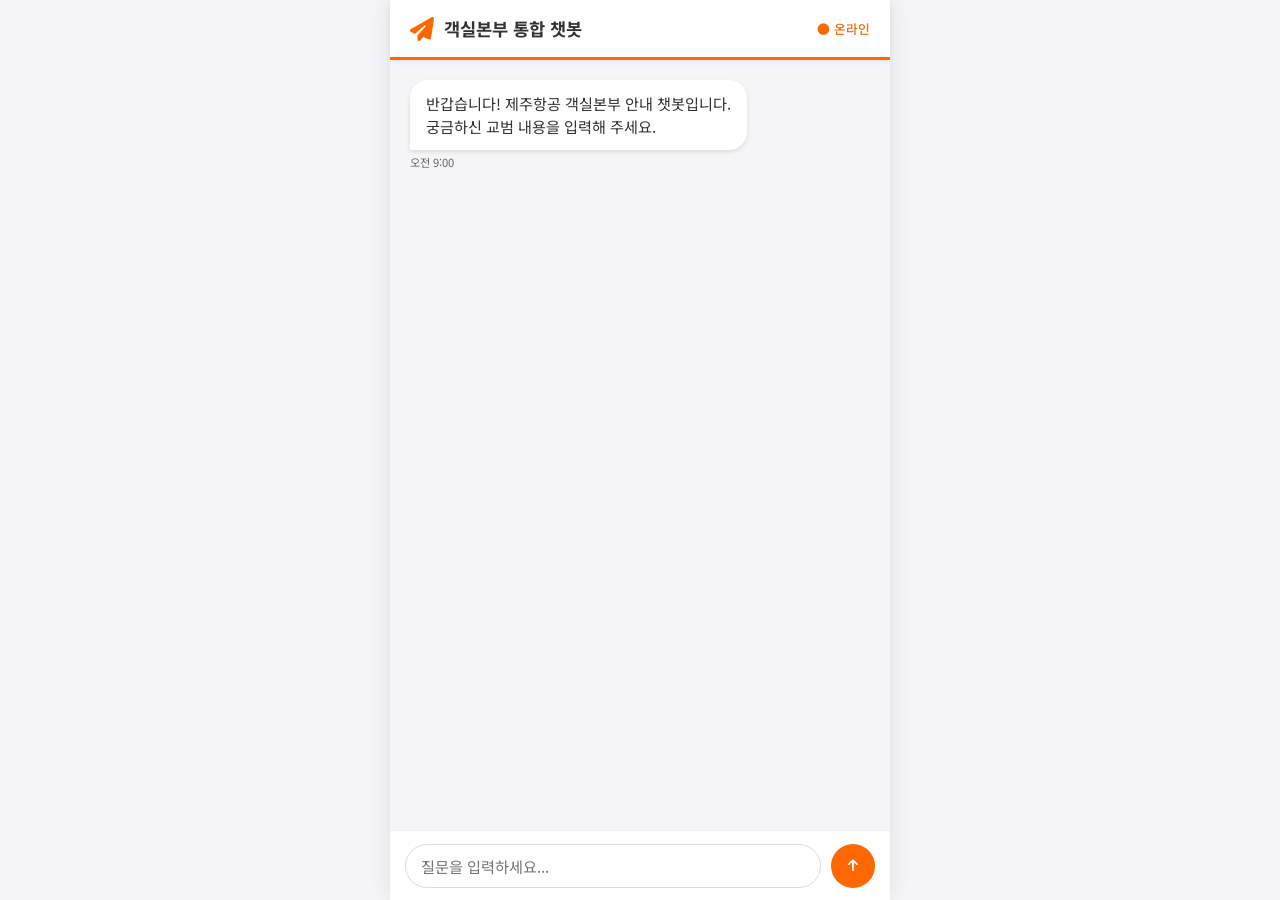
==== index.html @ 57be49db "feat: implement Jeju Air Cabin Division Chatbot with manual data integration" ====
<!DOCTYPE html>
<html lang="ko">
<head>
    <meta charset="UTF-8">
    <meta name="viewport" content="width=device-width, initial-scale=1.0">
    <title>제주항공 객실본부 통합 챗봇</title>
    <link href="https://fonts.googleapis.com/css2?family=Noto+Sans+KR:wght@300;400;500;700&display=swap" rel="stylesheet">
    <link rel="stylesheet" href="https://cdnjs.cloudflare.com/ajax/libs/font-awesome/6.4.0/css/all.min.css">
    <style>
        :root {
            --jeju-orange: #FF6700;
            --jeju-dark-orange: #E65C00;
            --chat-bg: #F5F5F7;
            --my-bubble: #FF6700;
            --bot-bubble: #FFFFFF;
            --text-main: #333333;
            --text-sub: #666666;
            --header-height: 60px;
            --input-height: 70px;
        }

        * {
            box-sizing: border-box;
            margin: 0;
            padding: 0;
            font-family: 'Noto Sans KR', sans-serif;
        }

        body {
            background-color: var(--chat-bg);
            height: 100vh;
            display: flex;
            flex-direction: column;
            overflow: hidden;
        }

        /* Header */
        header {
            height: var(--header-height);
            background-color: white;
            border-bottom: 3px solid var(--jeju-orange);
            display: flex;
            align-items: center;
            justify-content: space-between;
            padding: 0 20px;
            position: fixed;
            top: 0;
            width: 100%;
            z-index: 100;
            box-shadow: 0 2px 5px rgba(0,0,0,0.05);
        }

        header .logo-area {
            display: flex;
            align-items: center;
            gap: 10px;
        }

        header .logo-area i {
            color: var(--jeju-orange);
            font-size: 1.5rem;
        }

        header h1 {
            font-size: 1.1rem;
            font-weight: 700;
            color: var(--text-main);
        }

        header .status {
            font-size: 0.8rem;
            color: var(--jeju-orange);
            font-weight: 500;
        }

        /* Chat Container */
        #chat-container {
            flex: 1;
            margin-top: var(--header-height);
            margin-bottom: var(--input-height);
            padding: 20px;
            overflow-y: auto;
            display: flex;
            flex-direction: column;
            gap: 15px;
            background-image: radial-gradient(#ddd 0.5px, transparent 0.5px);
            background-size: 20px 20px;
        }

        /* Message Bubbles */
        .message {
            max-width: 80%;
            display: flex;
            flex-direction: column;
            position: relative;
            animation: fadeIn 0.3s ease-out;
        }

        @keyframes fadeIn {
            from { opacity: 0; transform: translateY(10px); }
            to { opacity: 1; transform: translateY(0); }
        }

        .message.user {
            align-self: flex-end;
        }

        .message.bot {
            align-self: flex-start;
        }

        .bubble {
            padding: 12px 16px;
            border-radius: 18px;
            font-size: 0.95rem;
            line-height: 1.5;
            box-shadow: 0 2px 4px rgba(0,0,0,0.1);
        }

        .message.user .bubble {
            background-color: var(--my-bubble);
            color: white;
            border-bottom-right-radius: 2px;
        }

        .message.bot .bubble {
            background-color: var(--bot-bubble);
            color: var(--text-main);
            border-bottom-left-radius: 2px;
        }

        .timestamp {
            font-size: 0.7rem;
            color: var(--text-sub);
            margin-top: 4px;
        }

        .message.user .timestamp {
            text-align: right;
        }

        /* Input Area */
        .input-area {
            height: var(--input-height);
            background-color: white;
            border-top: 1px solid #eee;
            display: flex;
            align-items: center;
            padding: 10px 15px;
            position: fixed;
            bottom: 0;
            width: 100%;
            gap: 10px;
        }

        #user-input {
            flex: 1;
            height: 44px;
            border: 1px solid #ddd;
            border-radius: 22px;
            padding: 0 15px;
            font-size: 0.95rem;
            outline: none;
            transition: border-color 0.2s;
        }

        #user-input:focus {
            border-color: var(--jeju-orange);
        }

        #send-btn {
            width: 44px;
            height: 44px;
            background-color: var(--jeju-orange);
            border: none;
            border-radius: 50%;
            color: white;
            cursor: pointer;
            display: flex;
            align-items: center;
            justify-content: center;
            transition: background-color 0.2s, transform 0.1s;
        }

        #send-btn:hover {
            background-color: var(--jeju-dark-orange);
        }

        #send-btn:active {
            transform: scale(0.95);
        }

        /* Loading Dots */
        .loading {
            display: flex;
            gap: 4px;
            padding: 10px;
        }

        .dot {
            width: 8px;
            height: 8px;
            background-color: #ccc;
            border-radius: 50%;
            animation: bounce 1.4s infinite ease-in-out both;
        }

        .dot:nth-child(1) { animation-delay: -0.32s; }
        .dot:nth-child(2) { animation-delay: -0.16s; }

        @keyframes bounce {
            0%, 80%, 100% { transform: scale(0); }
            40% { transform: scale(1.0); }
        }

        /* Markdown-like styling for bot answers */
        .bubble strong { font-weight: 700; color: var(--jeju-orange); }
        .bubble ul { margin-left: 20px; margin-top: 5px; }

        @media (min-width: 768px) {
            body {
                max-width: 500px;
                margin: 0 auto;
                box-shadow: 0 0 20px rgba(0,0,0,0.1);
            }
            header, .input-area {
                max-width: 500px;
                left: 50%;
                transform: translateX(-50%);
            }
        }
    </style>
</head>
<body>

    <header>
        <div class="logo-area">
            <i class="fas fa-paper-plane"></i>
            <h1>객실본부 통합 챗봇</h1>
        </div>
        <div class="status">● 온라인</div>
    </header>

    <div id="chat-container">
        <div class="message bot">
            <div class="bubble">
                반갑습니다! 제주항공 객실본부 안내 챗봇입니다.<br>
                궁금하신 교범 내용을 입력해 주세요.
            </div>
            <div class="timestamp">오전 9:00</div>
        </div>
    </div>

    <div class="input-area">
        <input type="text" id="user-input" placeholder="질문을 입력하세요..." autocomplete="off">
        <button id="send-btn"><i class="fas fa-arrow-up"></i></button>
    </div>

    <script>
        /**
         * 1. 교범 데이터 (JSON)
         */
        const manualData = [
            {
                "id": "csm_01_safety_policy",
                "category": "안전/서비스",
                "source": "객실승무원 서비스교범(CSM) 2페이지",
                "keywords": ["안전정책", "최우선 가치", "의무", "존립과 성장", "자원", "교육 지원"],
                "text": "안전정책: 제주항공이 추구하는 최우선의 가치는 안전이다. 우리는 안전이 고객과 직원을 포함한 모든 이해관계자에 대한 우리의 의무이며, 회사 존립과 성장의 근간임을 인식한다. 우리는 안전목표의 달성과 최상의 안전성과를 유지하기 위해 안전관련 법규를 준수하고 회사의 안전 및 품질 활동이 국내외 기준을 충족하게 하며, 안전·품질 전략, 안전관리시스템 및 프로세스를 지속적으로 개선해 나가는데 최선의 노력을 다한다."
            },
            {
                "id": "csm_02_reporting_culture",
                "category": "안전/서비스",
                "source": "객실승무원 서비스교범(CSM) 2페이지",
                "keywords": ["자발적 보고", "비밀 보장", "처벌 목적", "긍정적 안전문화", "인적 과실"],
                "text": "보고 문화 및 처벌 지침: 회사는 최고수준의 안전성과 달성을 위해 필요한 자원과 교육을 최우선으로 지원한다. 회사는 체계화된 안전관리를 위해 항공기 운항에 대한 안전 위험 데이터를 수집·관리·활용하고, 전사적 안전 목표 및 성과관리를 통해 사후적 시정조치보다는 사전적 예방안전에 중점을 둔다. 회사는 자발적 보고문화를 적극 장려하고 비밀을 보장하며 수집한 정보를 처벌 목적으로 사용하지 아니함으로써 전사 차원의 긍정적인 안전문화를 활성화시킨다. 회사는 단순 인적 과실에 대한 처벌을 지양한다. 단, 고의 또는 직무 태만으로 안전규정을 위반한 경우는 제외한다."
            },
            {
                "id": "csm_03_immigration_system",
                "category": "업무규정",
                "source": "객실승무원 서비스교범(CSM) 200페이지 (별표 3)",
                "keywords": ["출입국", "온라인 시스템", "대한민국", "세관신고", "Q-CODE", "Customs", "Quarantine"],
                "text": "[별표 3] 국가별 출입국 온라인 시스템: 대한민국 신고 목적 온라인 시스템 안내. Customs(여행자 세관신고), Quarantine(Q-CODE) 등 국가별 출입국 온라인 시스템이 명시되어 있습니다. 승무원은 승객이 대한민국 입국 시 필요한 여행자 세관신고 시스템 및 검역을 위한 Q-CODE 입력 방법을 명확히 숙지하고 안내해야 합니다."
            }
        ];

        /**
         * 2. 제미나이 API 설정
         */
        const GEMINI_API_KEY = "YOUR_GEMINI_API_KEY_HERE"; 
        const API_URL = `https://generativelanguage.googleapis.com/v1beta/models/gemini-1.5-flash:generateContent?key=${GEMINI_API_KEY}`;

        const chatContainer = document.getElementById('chat-container');
        const userInput = document.getElementById('user-input');
        const sendBtn = document.getElementById('send-btn');

        // 메시지 추가 함수
        function appendMessage(role, text) {
            const now = new Date();
            const timeStr = now.getHours() >= 12 ? `오후 ${now.getHours()-12}:${String(now.getMinutes()).padStart(2, '0')}` : `오전 ${now.getHours()}:${String(now.getMinutes()).padStart(2, '0')}`;
            
            const msgDiv = document.createElement('div');
            msgDiv.className = `message ${role}`;
            
            msgDiv.innerHTML = `
                <div class="bubble">${text.replace(/\n/g, '<br>')}</div>
                <div class="timestamp">${timeStr}</div>
            `;
            
            chatContainer.appendChild(msgDiv);
            chatContainer.scrollTop = chatContainer.scrollHeight;
            return msgDiv;
        }

        // 로딩 표시 추가 함수
        function showLoading() {
            const loadingDiv = document.createElement('div');
            loadingDiv.className = 'message bot loading-container';
            loadingDiv.innerHTML = `
                <div class="loading">
                    <div class="dot"></div>
                    <div class="dot"></div>
                    <div class="dot"></div>
                </div>
            `;
            chatContainer.appendChild(loadingDiv);
            chatContainer.scrollTop = chatContainer.scrollHeight;
            return loadingDiv;
        }

        // 데이터 매칭 함수 (키워드 및 텍스트 검색 최적화)
        function findRelevantContext(query) {
            const context = manualData.filter(item => {
                const inCategory = query.includes(item.category);
                const inKeywords = item.keywords.some(kw => query.includes(kw));
                const inText = item.text.includes(query);
                return inCategory || inKeywords || inText;
            });

            if (context.length > 0) {
                return context.map(item => `출처: ${item.source}\n내용: ${item.text}`).join('\n\n');
            }
            return "제공된 교범 데이터에서 직접적인 관련 내용을 찾지 못했습니다. 일반적인 항공 지식을 바탕으로 안내하되, 반드시 교범 확인이 필요함을 명시하세요.";
        }

        // 제미나이 API 호출 함수
        async function getGeminiResponse(query, context) {
            const prompt = `
                당신은 제주항공 객실본부의 전문 챗봇입니다. 
                아래 제공된 [교범 데이터]를 바탕으로 승무원의 질문에 친절하고 정확하게 답변하세요.
                제공된 데이터에 없는 내용이라면 최대한 정중하게 모른다고 하거나 일반적인 항공 안전 수칙을 안내하세요.

                [교범 데이터]
                ${context}

                [승무원 질문]
                ${query}

                답변 시 강조할 부분은 <strong>태그를 사용하고, 리스트는 <ul><li>를 사용해 가독성 있게 작성하세요.
            `;

            try {
                const response = await fetch(API_URL, {
                    method: 'POST',
                    headers: { 'Content-Type': 'application/json' },
                    body: JSON.stringify({
                        contents: [{ parts: [{ text: prompt }] }]
                    })
                });

                const data = await response.json();
                if (data.candidates && data.candidates[0].content.parts[0].text) {
                    return data.candidates[0].content.parts[0].text;
                } else {
                    return "답변을 생성하는 중에 오류가 발생했습니다. (API 응답 오류)";
                }
            } catch (error) {
                console.error("API Error:", error);
                return "네트워크 오류가 발생했습니다. 잠시 후 다시 시도해 주세요.";
            }
        }

        // 전송 이벤트 핸들러
        async function handleSend() {
            const text = userInput.value.trim();
            if (!text) return;

            appendMessage('user', text);
            userInput.value = '';

            const loading = showLoading();

            const context = findRelevantContext(text);
            const answer = await getGeminiResponse(text, context);

            loading.remove();
            appendMessage('bot', answer);
        }

        sendBtn.addEventListener('click', handleSend);
        userInput.addEventListener('keypress', (e) => {
            if (e.key === 'Enter') handleSend();
        });
    </script>
</body>
</html>
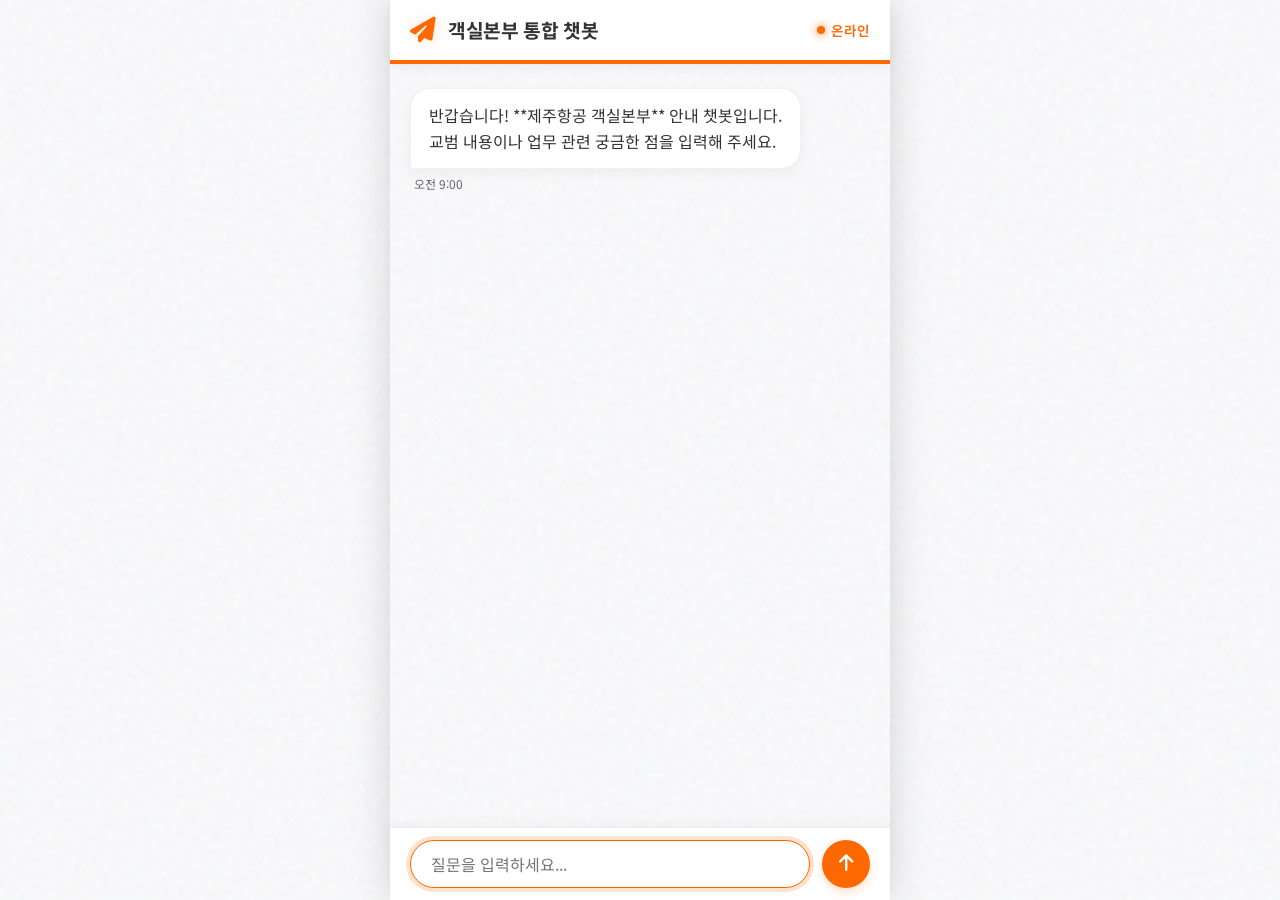
==== commit dc970252: "feat: refactor to ES modules and add Gemini API key" ====
--- a/index.html
+++ b/index.html
@@ -2,234 +2,11 @@
 <html lang="ko">
 <head>
     <meta charset="UTF-8">
-    <meta name="viewport" content="width=device-width, initial-scale=1.0">
+    <meta name="viewport" content="width=device-width, initial-scale=1.0, viewport-fit=cover">
     <title>제주항공 객실본부 통합 챗봇</title>
     <link href="https://fonts.googleapis.com/css2?family=Noto+Sans+KR:wght@300;400;500;700&display=swap" rel="stylesheet">
     <link rel="stylesheet" href="https://cdnjs.cloudflare.com/ajax/libs/font-awesome/6.4.0/css/all.min.css">
-    <style>
-        :root {
-            --jeju-orange: #FF6700;
-            --jeju-dark-orange: #E65C00;
-            --chat-bg: #F5F5F7;
-            --my-bubble: #FF6700;
-            --bot-bubble: #FFFFFF;
-            --text-main: #333333;
-            --text-sub: #666666;
-            --header-height: 60px;
-            --input-height: 70px;
-        }
-
-        * {
-            box-sizing: border-box;
-            margin: 0;
-            padding: 0;
-            font-family: 'Noto Sans KR', sans-serif;
-        }
-
-        body {
-            background-color: var(--chat-bg);
-            height: 100vh;
-            display: flex;
-            flex-direction: column;
-            overflow: hidden;
-        }
-
-        /* Header */
-        header {
-            height: var(--header-height);
-            background-color: white;
-            border-bottom: 3px solid var(--jeju-orange);
-            display: flex;
-            align-items: center;
-            justify-content: space-between;
-            padding: 0 20px;
-            position: fixed;
-            top: 0;
-            width: 100%;
-            z-index: 100;
-            box-shadow: 0 2px 5px rgba(0,0,0,0.05);
-        }
-
-        header .logo-area {
-            display: flex;
-            align-items: center;
-            gap: 10px;
-        }
-
-        header .logo-area i {
-            color: var(--jeju-orange);
-            font-size: 1.5rem;
-        }
-
-        header h1 {
-            font-size: 1.1rem;
-            font-weight: 700;
-            color: var(--text-main);
-        }
-
-        header .status {
-            font-size: 0.8rem;
-            color: var(--jeju-orange);
-            font-weight: 500;
-        }
-
-        /* Chat Container */
-        #chat-container {
-            flex: 1;
-            margin-top: var(--header-height);
-            margin-bottom: var(--input-height);
-            padding: 20px;
-            overflow-y: auto;
-            display: flex;
-            flex-direction: column;
-            gap: 15px;
-            background-image: radial-gradient(#ddd 0.5px, transparent 0.5px);
-            background-size: 20px 20px;
-        }
-
-        /* Message Bubbles */
-        .message {
-            max-width: 80%;
-            display: flex;
-            flex-direction: column;
-            position: relative;
-            animation: fadeIn 0.3s ease-out;
-        }
-
-        @keyframes fadeIn {
-            from { opacity: 0; transform: translateY(10px); }
-            to { opacity: 1; transform: translateY(0); }
-        }
-
-        .message.user {
-            align-self: flex-end;
-        }
-
-        .message.bot {
-            align-self: flex-start;
-        }
-
-        .bubble {
-            padding: 12px 16px;
-            border-radius: 18px;
-            font-size: 0.95rem;
-            line-height: 1.5;
-            box-shadow: 0 2px 4px rgba(0,0,0,0.1);
-        }
-
-        .message.user .bubble {
-            background-color: var(--my-bubble);
-            color: white;
-            border-bottom-right-radius: 2px;
-        }
-
-        .message.bot .bubble {
-            background-color: var(--bot-bubble);
-            color: var(--text-main);
-            border-bottom-left-radius: 2px;
-        }
-
-        .timestamp {
-            font-size: 0.7rem;
-            color: var(--text-sub);
-            margin-top: 4px;
-        }
-
-        .message.user .timestamp {
-            text-align: right;
-        }
-
-        /* Input Area */
-        .input-area {
-            height: var(--input-height);
-            background-color: white;
-            border-top: 1px solid #eee;
-            display: flex;
-            align-items: center;
-            padding: 10px 15px;
-            position: fixed;
-            bottom: 0;
-            width: 100%;
-            gap: 10px;
-        }
-
-        #user-input {
-            flex: 1;
-            height: 44px;
-            border: 1px solid #ddd;
-            border-radius: 22px;
-            padding: 0 15px;
-            font-size: 0.95rem;
-            outline: none;
-            transition: border-color 0.2s;
-        }
-
-        #user-input:focus {
-            border-color: var(--jeju-orange);
-        }
-
-        #send-btn {
-            width: 44px;
-            height: 44px;
-            background-color: var(--jeju-orange);
-            border: none;
-            border-radius: 50%;
-            color: white;
-            cursor: pointer;
-            display: flex;
-            align-items: center;
-            justify-content: center;
-            transition: background-color 0.2s, transform 0.1s;
-        }
-
-        #send-btn:hover {
-            background-color: var(--jeju-dark-orange);
-        }
-
-        #send-btn:active {
-            transform: scale(0.95);
-        }
-
-        /* Loading Dots */
-        .loading {
-            display: flex;
-            gap: 4px;
-            padding: 10px;
-        }
-
-        .dot {
-            width: 8px;
-            height: 8px;
-            background-color: #ccc;
-            border-radius: 50%;
-            animation: bounce 1.4s infinite ease-in-out both;
-        }
-
-        .dot:nth-child(1) { animation-delay: -0.32s; }
-        .dot:nth-child(2) { animation-delay: -0.16s; }
-
-        @keyframes bounce {
-            0%, 80%, 100% { transform: scale(0); }
-            40% { transform: scale(1.0); }
-        }
-
-        /* Markdown-like styling for bot answers */
-        .bubble strong { font-weight: 700; color: var(--jeju-orange); }
-        .bubble ul { margin-left: 20px; margin-top: 5px; }
-
-        @media (min-width: 768px) {
-            body {
-                max-width: 500px;
-                margin: 0 auto;
-                box-shadow: 0 0 20px rgba(0,0,0,0.1);
-            }
-            header, .input-area {
-                max-width: 500px;
-                left: 50%;
-                transform: translateX(-50%);
-            }
-        }
-    </style>
+    <link rel="stylesheet" href="style.css">
 </head>
 <body>
 
@@ -238,169 +15,24 @@
             <i class="fas fa-paper-plane"></i>
             <h1>객실본부 통합 챗봇</h1>
         </div>
-        <div class="status">● 온라인</div>
+        <div class="status">온라인</div>
     </header>
 
-    <div id="chat-container">
+    <main id="chat-container">
         <div class="message bot">
             <div class="bubble">
-                반갑습니다! 제주항공 객실본부 안내 챗봇입니다.<br>
-                궁금하신 교범 내용을 입력해 주세요.
+                반갑습니다! **제주항공 객실본부** 안내 챗봇입니다.<br>
+                교범 내용이나 업무 관련 궁금한 점을 입력해 주세요.
             </div>
             <div class="timestamp">오전 9:00</div>
         </div>
-    </div>
+    </main>
 
-    <div class="input-area">
+    <footer class="input-area">
         <input type="text" id="user-input" placeholder="질문을 입력하세요..." autocomplete="off">
-        <button id="send-btn"><i class="fas fa-arrow-up"></i></button>
-    </div>
+        <button id="send-btn" aria-label="전송"><i class="fas fa-arrow-up"></i></button>
+    </footer>
 
-    <script>
-        /**
-         * 1. 교범 데이터 (JSON)
-         */
-        const manualData = [
-            {
-                "id": "csm_01_safety_policy",
-                "category": "안전/서비스",
-                "source": "객실승무원 서비스교범(CSM) 2페이지",
-                "keywords": ["안전정책", "최우선 가치", "의무", "존립과 성장", "자원", "교육 지원"],
-                "text": "안전정책: 제주항공이 추구하는 최우선의 가치는 안전이다. 우리는 안전이 고객과 직원을 포함한 모든 이해관계자에 대한 우리의 의무이며, 회사 존립과 성장의 근간임을 인식한다. 우리는 안전목표의 달성과 최상의 안전성과를 유지하기 위해 안전관련 법규를 준수하고 회사의 안전 및 품질 활동이 국내외 기준을 충족하게 하며, 안전·품질 전략, 안전관리시스템 및 프로세스를 지속적으로 개선해 나가는데 최선의 노력을 다한다."
-            },
-            {
-                "id": "csm_02_reporting_culture",
-                "category": "안전/서비스",
-                "source": "객실승무원 서비스교범(CSM) 2페이지",
-                "keywords": ["자발적 보고", "비밀 보장", "처벌 목적", "긍정적 안전문화", "인적 과실"],
-                "text": "보고 문화 및 처벌 지침: 회사는 최고수준의 안전성과 달성을 위해 필요한 자원과 교육을 최우선으로 지원한다. 회사는 체계화된 안전관리를 위해 항공기 운항에 대한 안전 위험 데이터를 수집·관리·활용하고, 전사적 안전 목표 및 성과관리를 통해 사후적 시정조치보다는 사전적 예방안전에 중점을 둔다. 회사는 자발적 보고문화를 적극 장려하고 비밀을 보장하며 수집한 정보를 처벌 목적으로 사용하지 아니함으로써 전사 차원의 긍정적인 안전문화를 활성화시킨다. 회사는 단순 인적 과실에 대한 처벌을 지양한다. 단, 고의 또는 직무 태만으로 안전규정을 위반한 경우는 제외한다."
-            },
-            {
-                "id": "csm_03_immigration_system",
-                "category": "업무규정",
-                "source": "객실승무원 서비스교범(CSM) 200페이지 (별표 3)",
-                "keywords": ["출입국", "온라인 시스템", "대한민국", "세관신고", "Q-CODE", "Customs", "Quarantine"],
-                "text": "[별표 3] 국가별 출입국 온라인 시스템: 대한민국 신고 목적 온라인 시스템 안내. Customs(여행자 세관신고), Quarantine(Q-CODE) 등 국가별 출입국 온라인 시스템이 명시되어 있습니다. 승무원은 승객이 대한민국 입국 시 필요한 여행자 세관신고 시스템 및 검역을 위한 Q-CODE 입력 방법을 명확히 숙지하고 안내해야 합니다."
-            }
-        ];
-
-        /**
-         * 2. 제미나이 API 설정
-         */
-        const GEMINI_API_KEY = "YOUR_GEMINI_API_KEY_HERE"; 
-        const API_URL = `https://generativelanguage.googleapis.com/v1beta/models/gemini-1.5-flash:generateContent?key=${GEMINI_API_KEY}`;
-
-        const chatContainer = document.getElementById('chat-container');
-        const userInput = document.getElementById('user-input');
-        const sendBtn = document.getElementById('send-btn');
-
-        // 메시지 추가 함수
-        function appendMessage(role, text) {
-            const now = new Date();
-            const timeStr = now.getHours() >= 12 ? `오후 ${now.getHours()-12}:${String(now.getMinutes()).padStart(2, '0')}` : `오전 ${now.getHours()}:${String(now.getMinutes()).padStart(2, '0')}`;
-            
-            const msgDiv = document.createElement('div');
-            msgDiv.className = `message ${role}`;
-            
-            msgDiv.innerHTML = `
-                <div class="bubble">${text.replace(/\n/g, '<br>')}</div>
-                <div class="timestamp">${timeStr}</div>
-            `;
-            
-            chatContainer.appendChild(msgDiv);
-            chatContainer.scrollTop = chatContainer.scrollHeight;
-            return msgDiv;
-        }
-
-        // 로딩 표시 추가 함수
-        function showLoading() {
-            const loadingDiv = document.createElement('div');
-            loadingDiv.className = 'message bot loading-container';
-            loadingDiv.innerHTML = `
-                <div class="loading">
-                    <div class="dot"></div>
-                    <div class="dot"></div>
-                    <div class="dot"></div>
-                </div>
-            `;
-            chatContainer.appendChild(loadingDiv);
-            chatContainer.scrollTop = chatContainer.scrollHeight;
-            return loadingDiv;
-        }
-
-        // 데이터 매칭 함수 (키워드 및 텍스트 검색 최적화)
-        function findRelevantContext(query) {
-            const context = manualData.filter(item => {
-                const inCategory = query.includes(item.category);
-                const inKeywords = item.keywords.some(kw => query.includes(kw));
-                const inText = item.text.includes(query);
-                return inCategory || inKeywords || inText;
-            });
-
-            if (context.length > 0) {
-                return context.map(item => `출처: ${item.source}\n내용: ${item.text}`).join('\n\n');
-            }
-            return "제공된 교범 데이터에서 직접적인 관련 내용을 찾지 못했습니다. 일반적인 항공 지식을 바탕으로 안내하되, 반드시 교범 확인이 필요함을 명시하세요.";
-        }
-
-        // 제미나이 API 호출 함수
-        async function getGeminiResponse(query, context) {
-            const prompt = `
-                당신은 제주항공 객실본부의 전문 챗봇입니다. 
-                아래 제공된 [교범 데이터]를 바탕으로 승무원의 질문에 친절하고 정확하게 답변하세요.
-                제공된 데이터에 없는 내용이라면 최대한 정중하게 모른다고 하거나 일반적인 항공 안전 수칙을 안내하세요.
-
-                [교범 데이터]
-                ${context}
-
-                [승무원 질문]
-                ${query}
-
-                답변 시 강조할 부분은 <strong>태그를 사용하고, 리스트는 <ul><li>를 사용해 가독성 있게 작성하세요.
-            `;
-
-            try {
-                const response = await fetch(API_URL, {
-                    method: 'POST',
-                    headers: { 'Content-Type': 'application/json' },
-                    body: JSON.stringify({
-                        contents: [{ parts: [{ text: prompt }] }]
-                    })
-                });
-
-                const data = await response.json();
-                if (data.candidates && data.candidates[0].content.parts[0].text) {
-                    return data.candidates[0].content.parts[0].text;
-                } else {
-                    return "답변을 생성하는 중에 오류가 발생했습니다. (API 응답 오류)";
-                }
-            } catch (error) {
-                console.error("API Error:", error);
-                return "네트워크 오류가 발생했습니다. 잠시 후 다시 시도해 주세요.";
-            }
-        }
-
-        // 전송 이벤트 핸들러
-        async function handleSend() {
-            const text = userInput.value.trim();
-            if (!text) return;
-
-            appendMessage('user', text);
-            userInput.value = '';
-
-            const loading = showLoading();
-
-            const context = findRelevantContext(text);
-            const answer = await getGeminiResponse(text, context);
-
-            loading.remove();
-            appendMessage('bot', answer);
-        }
-
-        sendBtn.addEventListener('click', handleSend);
-        userInput.addEventListener('keypress', (e) => {
-            if (e.key === 'Enter') handleSend();
-        });
-    </script>
+    <script type="module" src="main.js"></script>
 </body>
 </html>
--- a/style.css
+++ b/style.css
@@ -0,0 +1,301 @@
+:root {
+    --jeju-orange: #FF6700;
+    --jeju-dark-orange: #E65C00;
+    --chat-bg: #F5F5F7;
+    --my-bubble: #FF6700;
+    --bot-bubble: #FFFFFF;
+    --text-main: #333333;
+    --text-sub: #666666;
+    --header-height: 64px;
+    --input-height: 72px;
+    
+    /* Modern Colors */
+    --surface-sunken: oklch(98% 0 0);
+    --surface-raised: oklch(100% 0 0);
+    --glow-orange: oklch(70% 0.2 45 / 0.2);
+    
+    /* Shadows */
+    --shadow-soft: 0 4px 12px rgba(0, 0, 0, 0.05);
+    --shadow-deep: 0 8px 24px rgba(0, 0, 0, 0.12);
+}
+
+* {
+    box-sizing: border-box;
+    margin: 0;
+    padding: 0;
+    font-family: 'Noto Sans KR', sans-serif;
+}
+
+body {
+    background-color: var(--chat-bg);
+    height: 100vh;
+    display: flex;
+    flex-direction: column;
+    overflow: hidden;
+    color: var(--text-main);
+    
+    /* Subtle noise texture */
+    background-image: url("data:image/svg+xml,%3Csvg viewBox='0 0 200 200' xmlns='http://www.w3.org/2000/svg'%3E%3Cfilter id='noiseFilter'%3E%3CfeTurbulence type='fractalNoise' baseFrequency='0.65' numOctaves='3' stitchTiles='stitch'/%3E%3C/filter%3E%3Crect width='100%25' height='100%25' filter='url(%23noiseFilter)'/%3E%3C/svg%3E");
+    background-blend-mode: overlay;
+    background-attachment: fixed;
+}
+
+/* Header */
+header {
+    height: var(--header-height);
+    background-color: var(--surface-raised);
+    border-bottom: 4px solid var(--jeju-orange);
+    display: flex;
+    align-items: center;
+    justify-content: space-between;
+    padding-inline: 20px;
+    position: sticky;
+    top: 0;
+    width: 100%;
+    z-index: 100;
+    box-shadow: var(--shadow-soft);
+}
+
+header .logo-area {
+    display: flex;
+    align-items: center;
+    gap: 12px;
+}
+
+header .logo-area i {
+    color: var(--jeju-orange);
+    font-size: 1.6rem;
+    filter: drop-shadow(0 0 8px var(--glow-orange));
+}
+
+header h1 {
+    font-size: 1.2rem;
+    font-weight: 700;
+    letter-spacing: -0.02em;
+}
+
+header .status {
+    font-size: 0.85rem;
+    color: var(--jeju-orange);
+    font-weight: 600;
+    display: flex;
+    align-items: center;
+    gap: 6px;
+}
+
+header .status::before {
+    content: '';
+    width: 8px;
+    height: 8px;
+    background-color: var(--jeju-orange);
+    border-radius: 50%;
+    box-shadow: 0 0 10px var(--jeju-orange);
+}
+
+/* Chat Container */
+#chat-container {
+    flex: 1;
+    padding: 24px 20px;
+    overflow-y: auto;
+    display: flex;
+    flex-direction: column;
+    gap: 20px;
+    scroll-behavior: smooth;
+    container-type: inline-size;
+}
+
+/* Message Bubbles */
+.message {
+    max-width: 85%;
+    display: flex;
+    flex-direction: column;
+    position: relative;
+    animation: slideUp 0.4s cubic-bezier(0.16, 1, 0.3, 1);
+}
+
+@keyframes slideUp {
+    from { opacity: 0; transform: translateY(20px) scale(0.95); }
+    to { opacity: 1; transform: translateY(0) scale(1); }
+}
+
+.message.user {
+    align-self: flex-end;
+}
+
+.message.bot {
+    align-self: flex-start;
+}
+
+.bubble {
+    padding: 14px 18px;
+    border-radius: 20px;
+    font-size: 0.95rem;
+    line-height: 1.6;
+    box-shadow: var(--shadow-soft);
+    position: relative;
+}
+
+.message.user .bubble {
+    background-color: var(--my-bubble);
+    color: white;
+    border-bottom-right-radius: 4px;
+    background-image: linear-gradient(135deg, var(--jeju-orange), var(--jeju-dark-orange));
+}
+
+.message.bot .bubble {
+    background-color: var(--bot-bubble);
+    color: var(--text-main);
+    border-bottom-left-radius: 4px;
+    border: 1px solid rgba(0,0,0,0.05);
+}
+
+.timestamp {
+    font-size: 0.75rem;
+    color: var(--text-sub);
+    margin-top: 6px;
+}
+
+.message.user .timestamp {
+    text-align: right;
+    margin-inline-end: 4px;
+}
+
+.message.bot .timestamp {
+    margin-inline-start: 4px;
+}
+
+/* Input Area */
+.input-area {
+    background-color: var(--surface-raised);
+    border-top: 1px solid rgba(0,0,0,0.08);
+    display: flex;
+    align-items: center;
+    padding: 12px 20px;
+    padding-bottom: max(12px, env(safe-area-inset-bottom));
+    width: 100%;
+    gap: 12px;
+    box-shadow: 0 -4px 12px rgba(0,0,0,0.03);
+}
+
+#user-input {
+    flex: 1;
+    height: 48px;
+    border: 1.5px solid #E0E0E0;
+    border-radius: 24px;
+    padding-inline: 20px;
+    font-size: 1rem;
+    outline: none;
+    transition: all 0.3s ease;
+    background-color: var(--surface-sunken);
+}
+
+#user-input:focus {
+    border-color: var(--jeju-orange);
+    background-color: white;
+    box-shadow: 0 0 0 4px var(--glow-orange);
+}
+
+#send-btn {
+    width: 48px;
+    height: 48px;
+    background-color: var(--jeju-orange);
+    border: none;
+    border-radius: 50%;
+    color: white;
+    cursor: pointer;
+    display: flex;
+    align-items: center;
+    justify-content: center;
+    transition: all 0.3s cubic-bezier(0.34, 1.56, 0.64, 1);
+    box-shadow: 0 4px 10px var(--glow-orange);
+}
+
+#send-btn:hover {
+    background-color: var(--jeju-dark-orange);
+    transform: scale(1.05);
+}
+
+#send-btn:active {
+    transform: scale(0.9);
+}
+
+#send-btn i {
+    font-size: 1.2rem;
+}
+
+/* Loading Dots */
+.loading-container {
+    padding-inline-start: 4px;
+}
+
+.loading {
+    display: flex;
+    gap: 6px;
+    padding: 12px 16px;
+    background: white;
+    border-radius: 20px;
+    border-bottom-left-radius: 4px;
+    box-shadow: var(--shadow-soft);
+    width: fit-content;
+}
+
+.dot {
+    width: 8px;
+    height: 8px;
+    background-color: var(--jeju-orange);
+    border-radius: 50%;
+    opacity: 0.3;
+    animation: pulse 1.4s infinite ease-in-out both;
+}
+
+.dot:nth-child(1) { animation-delay: -0.32s; }
+.dot:nth-child(2) { animation-delay: -0.16s; }
+
+@keyframes pulse {
+    0%, 80%, 100% { transform: scale(0.8); opacity: 0.3; }
+    40% { transform: scale(1.2); opacity: 1; }
+}
+
+/* Markdown-like styling for bot answers */
+.bubble strong { 
+    font-weight: 700; 
+    color: var(--jeju-dark-orange); 
+}
+
+.bubble ul { 
+    margin-inline-start: 24px; 
+    margin-block: 8px; 
+}
+
+.bubble li {
+    margin-block: 4px;
+}
+
+/* Source badge */
+.source-badge {
+    display: inline-block;
+    font-size: 0.7rem;
+    background: rgba(255, 103, 0, 0.1);
+    color: var(--jeju-orange);
+    padding: 2px 8px;
+    border-radius: 4px;
+    margin-top: 8px;
+    font-weight: 600;
+}
+
+/* Responsive */
+@media (min-width: 768px) {
+    body {
+        max-width: 500px;
+        margin: 0 auto;
+        box-shadow: 0 0 40px rgba(0,0,0,0.15);
+        position: relative;
+    }
+}
+
+/* Container Queries Example */
+@container (min-width: 400px) {
+    .bubble {
+        font-size: 1rem;
+    }
+}
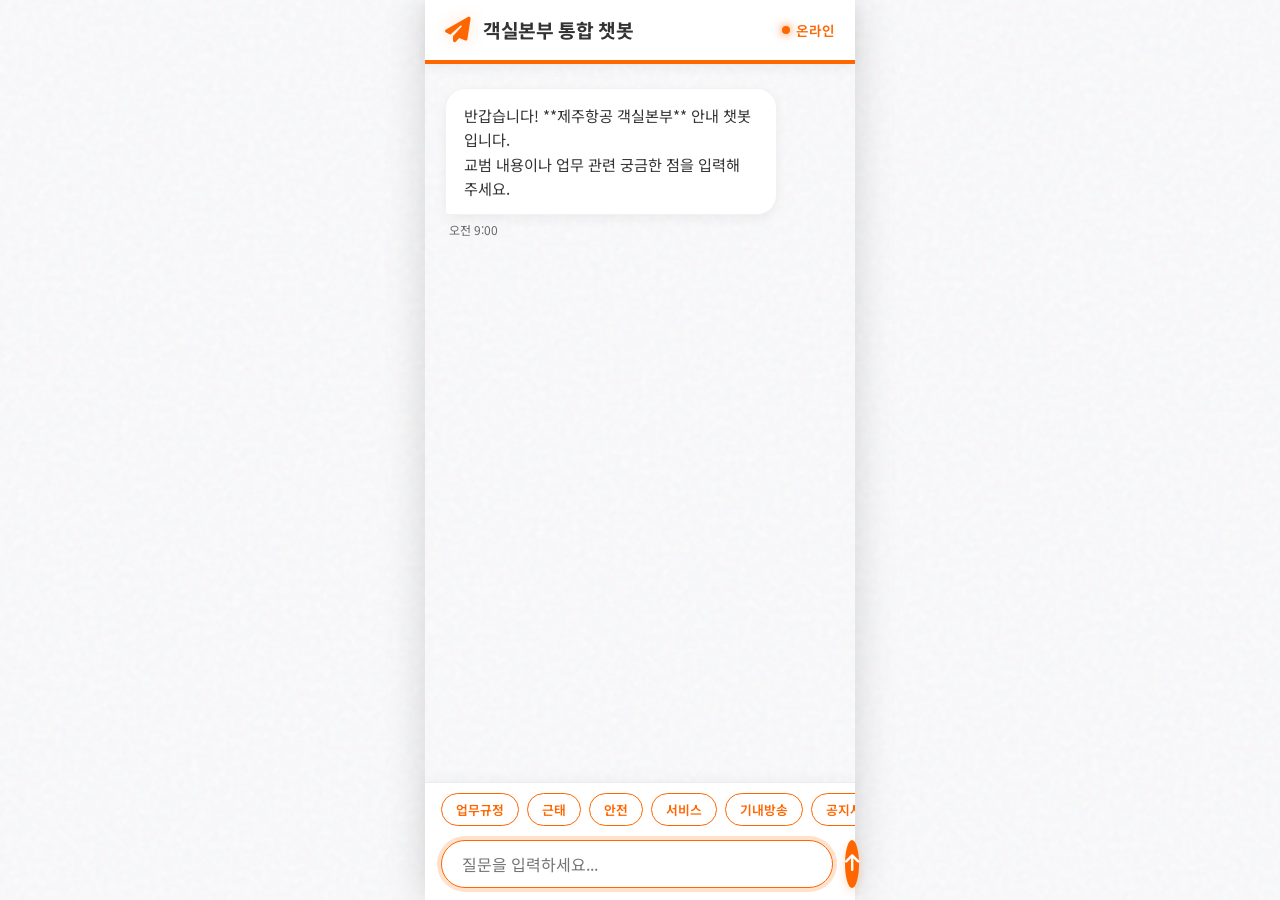
==== commit 535c5774: "feat: add category buttons, update UI to kakao-style, improve loading indicator - Add 6 quick-select" ====
--- a/index.html
+++ b/index.html
@@ -28,9 +28,19 @@
         </div>
     </main>
 
-    <footer class="input-area">
-        <input type="text" id="user-input" placeholder="질문을 입력하세요..." autocomplete="off">
-        <button id="send-btn" aria-label="전송"><i class="fas fa-arrow-up"></i></button>
+    <footer>
+        <div class="category-bar">
+            <button class="cat-btn" data-query="업무규정에 대해 알려주세요">업무규정</button>
+            <button class="cat-btn" data-query="근태 규정에 대해 알려주세요">근태</button>
+            <button class="cat-btn" data-query="안전 절차에 대해 알려주세요">안전</button>
+            <button class="cat-btn" data-query="서비스 매뉴얼에 대해 알려주세요">서비스</button>
+            <button class="cat-btn" data-query="기내방송 안내 멘트를 알려주세요">기내방송</button>
+            <button class="cat-btn" data-query="최근 공지사항을 알려주세요">공지사항</button>
+        </div>
+        <div class="input-area">
+            <input type="text" id="user-input" placeholder="질문을 입력하세요..." autocomplete="off">
+            <button id="send-btn" aria-label="전송"><i class="fas fa-arrow-up"></i></button>
+        </div>
     </footer>
 
     <script type="module" src="main.js"></script>
--- a/style.css
+++ b/style.css
@@ -1,8 +1,8 @@
 :root {
-    --jeju-orange: #FF6700;
-    --jeju-dark-orange: #E65C00;
+    --jeju-orange: #FF6600;
+    --jeju-dark-orange: #E55A00;
     --chat-bg: #F5F5F7;
-    --my-bubble: #FF6700;
+    --my-bubble: #FF6600;
     --bot-bubble: #FFFFFF;
     --text-main: #333333;
     --text-sub: #666666;
@@ -164,17 +164,55 @@
     margin-inline-start: 4px;
 }
 
+/* Footer wrapper */
+footer {
+    background-color: var(--surface-raised);
+    border-top: 1px solid rgba(0,0,0,0.08);
+    box-shadow: 0 -4px 12px rgba(0,0,0,0.03);
+}
+
+/* Category Buttons */
+.category-bar {
+    display: flex;
+    gap: 8px;
+    padding: 10px 16px 6px;
+    overflow-x: auto;
+    scrollbar-width: none;
+}
+
+.category-bar::-webkit-scrollbar {
+    display: none;
+}
+
+.cat-btn {
+    flex-shrink: 0;
+    padding: 6px 14px;
+    border-radius: 20px;
+    border: 1.5px solid var(--jeju-orange);
+    background-color: transparent;
+    color: var(--jeju-orange);
+    font-size: 0.8rem;
+    font-weight: 600;
+    cursor: pointer;
+    transition: all 0.2s ease;
+    font-family: 'Noto Sans KR', sans-serif;
+    white-space: nowrap;
+}
+
+.cat-btn:hover,
+.cat-btn:active {
+    background-color: var(--jeju-orange);
+    color: white;
+}
+
 /* Input Area */
 .input-area {
-    background-color: var(--surface-raised);
-    border-top: 1px solid rgba(0,0,0,0.08);
-    display: flex;
-    align-items: center;
-    padding: 12px 20px;
+    display: flex;
+    align-items: center;
+    padding: 8px 16px;
     padding-bottom: max(12px, env(safe-area-inset-bottom));
     width: 100%;
     gap: 12px;
-    box-shadow: 0 -4px 12px rgba(0,0,0,0.03);
 }
 
 #user-input {
@@ -228,14 +266,22 @@
     padding-inline-start: 4px;
 }
 
+.loading-bubble {
+    display: flex;
+    align-items: center;
+    gap: 10px;
+    padding: 12px 16px !important;
+}
+
+.loading-text {
+    font-size: 0.85rem;
+    color: var(--text-sub);
+    white-space: nowrap;
+}
+
 .loading {
     display: flex;
     gap: 6px;
-    padding: 12px 16px;
-    background: white;
-    border-radius: 20px;
-    border-bottom-left-radius: 4px;
-    box-shadow: var(--shadow-soft);
     width: fit-content;
 }
 
@@ -284,9 +330,22 @@
 }
 
 /* Responsive */
-@media (min-width: 768px) {
+@media (max-width: 430px) {
+    #chat-container {
+        padding: 16px 12px;
+    }
+    .input-area {
+        padding: 8px 12px;
+        padding-bottom: max(12px, env(safe-area-inset-bottom));
+    }
+    .category-bar {
+        padding: 8px 12px 4px;
+    }
+}
+
+@media (min-width: 431px) {
     body {
-        max-width: 500px;
+        max-width: 430px;
         margin: 0 auto;
         box-shadow: 0 0 40px rgba(0,0,0,0.15);
         position: relative;
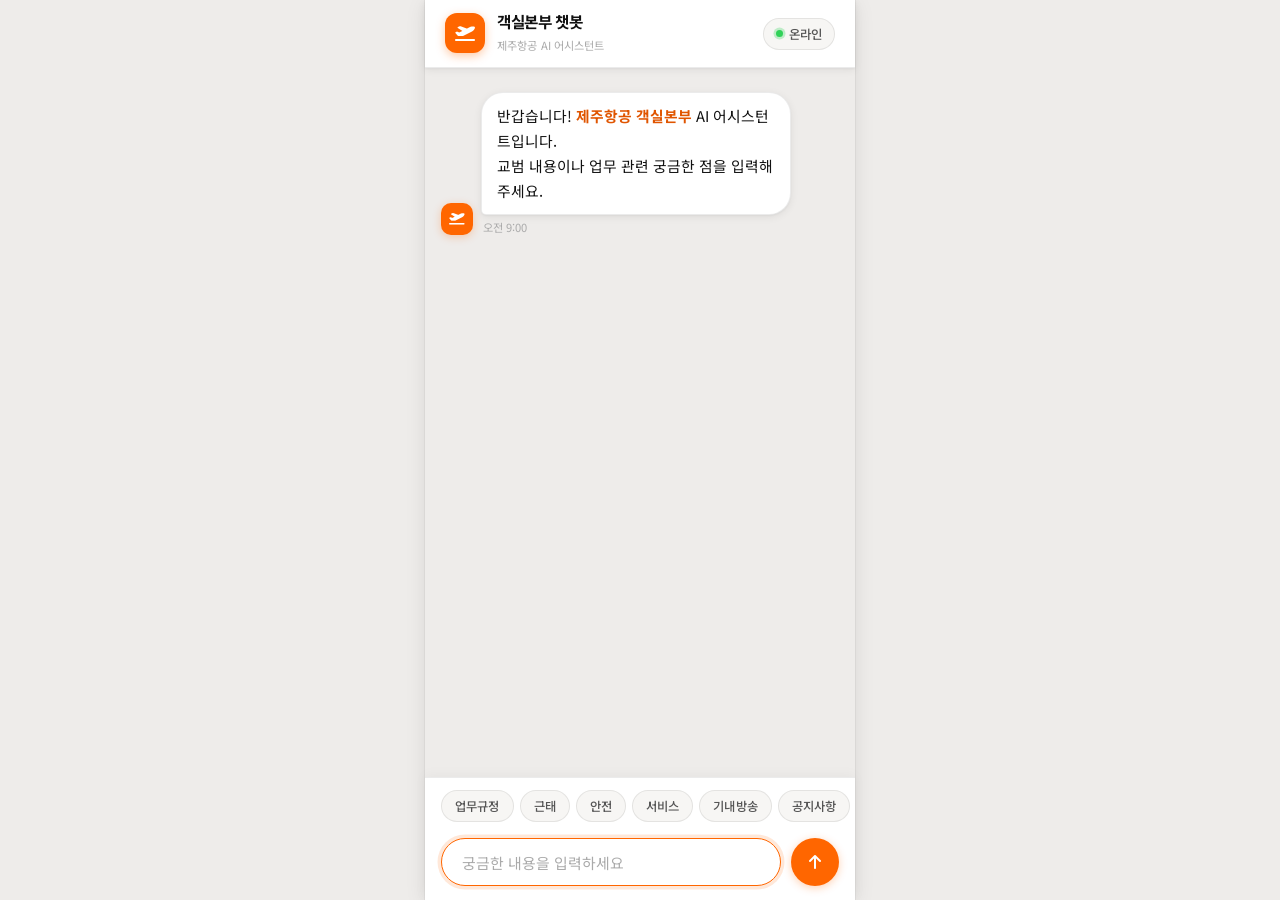
==== commit 138240ac: "feat: redesign UI with Jeju Air x Claude aesthetic, add 두괄식 response format - Redesign chat UI: oran" ====
--- a/index.html
+++ b/index.html
@@ -3,7 +3,7 @@
 <head>
     <meta charset="UTF-8">
     <meta name="viewport" content="width=device-width, initial-scale=1.0, viewport-fit=cover">
-    <title>제주항공 객실본부 통합 챗봇</title>
+    <title>제주항공 객실본부 챗봇</title>
     <link href="https://fonts.googleapis.com/css2?family=Noto+Sans+KR:wght@300;400;500;700&display=swap" rel="stylesheet">
     <link rel="stylesheet" href="https://cdnjs.cloudflare.com/ajax/libs/font-awesome/6.4.0/css/all.min.css">
     <link rel="stylesheet" href="style.css">
@@ -12,19 +12,30 @@
 
     <header>
         <div class="logo-area">
-            <i class="fas fa-paper-plane"></i>
-            <h1>객실본부 통합 챗봇</h1>
+            <div class="logo-icon">
+                <i class="fas fa-plane-departure"></i>
+            </div>
+            <div class="logo-text">
+                <h1>객실본부 챗봇</h1>
+                <span>제주항공 AI 어시스턴트</span>
+            </div>
         </div>
-        <div class="status">온라인</div>
+        <div class="status-badge">
+            <div class="status-dot"></div>
+            온라인
+        </div>
     </header>
 
     <main id="chat-container">
         <div class="message bot">
-            <div class="bubble">
-                반갑습니다! **제주항공 객실본부** 안내 챗봇입니다.<br>
-                교범 내용이나 업무 관련 궁금한 점을 입력해 주세요.
+            <div class="avatar"><i class="fas fa-plane-departure"></i></div>
+            <div class="msg-content">
+                <div class="bubble">
+                    반갑습니다! <strong>제주항공 객실본부</strong> AI 어시스턴트입니다.<br>
+                    교범 내용이나 업무 관련 궁금한 점을 입력해 주세요.
+                </div>
+                <div class="timestamp">오전 9:00</div>
             </div>
-            <div class="timestamp">오전 9:00</div>
         </div>
     </main>
 
@@ -38,7 +49,7 @@
             <button class="cat-btn" data-query="최근 공지사항을 알려주세요">공지사항</button>
         </div>
         <div class="input-area">
-            <input type="text" id="user-input" placeholder="질문을 입력하세요..." autocomplete="off">
+            <input type="text" id="user-input" placeholder="궁금한 내용을 입력하세요" autocomplete="off">
             <button id="send-btn" aria-label="전송"><i class="fas fa-arrow-up"></i></button>
         </div>
     </footer>
--- a/style.css
+++ b/style.css
@@ -1,360 +1,423 @@
+/* ═══════════════════════════════════════
+   DESIGN TOKENS
+═══════════════════════════════════════ */
 :root {
-    --jeju-orange: #FF6600;
-    --jeju-dark-orange: #E55A00;
-    --chat-bg: #F5F5F7;
-    --my-bubble: #FF6600;
-    --bot-bubble: #FFFFFF;
-    --text-main: #333333;
-    --text-sub: #666666;
-    --header-height: 64px;
-    --input-height: 72px;
-    
-    /* Modern Colors */
-    --surface-sunken: oklch(98% 0 0);
-    --surface-raised: oklch(100% 0 0);
-    --glow-orange: oklch(70% 0.2 45 / 0.2);
-    
-    /* Shadows */
-    --shadow-soft: 0 4px 12px rgba(0, 0, 0, 0.05);
-    --shadow-deep: 0 8px 24px rgba(0, 0, 0, 0.12);
-}
-
-* {
+    --orange:      #FF6600;
+    --orange-dark: #E05500;
+    --orange-pale: #FFF3EC;
+    --orange-ring: rgba(255, 102, 0, 0.15);
+
+    --bg:        #EEECEA;
+    --surface:   #FFFFFF;
+    --surface-2: #F7F6F4;
+
+    --text-1: #111111;
+    --text-2: #555555;
+    --text-3: #AAAAAA;
+
+    --border: rgba(0, 0, 0, 0.08);
+
+    --header-h: 68px;
+    --r-pill:   9999px;
+    --r-msg:    22px;
+    --r-avatar: 12px;
+
+    --shadow-xs: 0 1px 2px rgba(0,0,0,0.05);
+    --shadow-sm: 0 2px 8px rgba(0,0,0,0.07), 0 1px 2px rgba(0,0,0,0.04);
+    --shadow-md: 0 4px 20px rgba(0,0,0,0.09);
+}
+
+/* ═══════════════════════════════════════
+   BASE
+═══════════════════════════════════════ */
+*, *::before, *::after {
     box-sizing: border-box;
     margin: 0;
     padding: 0;
-    font-family: 'Noto Sans KR', sans-serif;
 }
 
 body {
-    background-color: var(--chat-bg);
+    font-family: 'Noto Sans KR', -apple-system, BlinkMacSystemFont, sans-serif;
+    background: var(--bg);
     height: 100vh;
     display: flex;
     flex-direction: column;
     overflow: hidden;
-    color: var(--text-main);
-    
-    /* Subtle noise texture */
-    background-image: url("data:image/svg+xml,%3Csvg viewBox='0 0 200 200' xmlns='http://www.w3.org/2000/svg'%3E%3Cfilter id='noiseFilter'%3E%3CfeTurbulence type='fractalNoise' baseFrequency='0.65' numOctaves='3' stitchTiles='stitch'/%3E%3C/filter%3E%3Crect width='100%25' height='100%25' filter='url(%23noiseFilter)'/%3E%3C/svg%3E");
-    background-blend-mode: overlay;
-    background-attachment: fixed;
-}
-
-/* Header */
+    color: var(--text-1);
+    -webkit-font-smoothing: antialiased;
+}
+
+/* ═══════════════════════════════════════
+   HEADER
+═══════════════════════════════════════ */
 header {
-    height: var(--header-height);
-    background-color: var(--surface-raised);
-    border-bottom: 4px solid var(--jeju-orange);
+    height: var(--header-h);
+    background: var(--surface);
+    border-bottom: 1px solid var(--border);
     display: flex;
     align-items: center;
     justify-content: space-between;
-    padding-inline: 20px;
+    padding: 0 20px;
     position: sticky;
     top: 0;
-    width: 100%;
     z-index: 100;
-    box-shadow: var(--shadow-soft);
-}
-
-header .logo-area {
+    box-shadow: var(--shadow-sm);
+}
+
+.logo-area {
     display: flex;
     align-items: center;
     gap: 12px;
 }
 
-header .logo-area i {
-    color: var(--jeju-orange);
-    font-size: 1.6rem;
-    filter: drop-shadow(0 0 8px var(--glow-orange));
-}
-
-header h1 {
-    font-size: 1.2rem;
+.logo-icon {
+    width: 40px;
+    height: 40px;
+    min-width: 40px;
+    background: var(--orange);
+    border-radius: var(--r-avatar);
+    display: flex;
+    align-items: center;
+    justify-content: center;
+    color: white;
+    font-size: 1rem;
+    box-shadow: 0 3px 10px rgba(255, 102, 0, 0.35);
+}
+
+.logo-text h1 {
+    font-size: 0.98rem;
     font-weight: 700;
-    letter-spacing: -0.02em;
-}
-
-header .status {
-    font-size: 0.85rem;
-    color: var(--jeju-orange);
-    font-weight: 600;
+    letter-spacing: -0.025em;
+    color: var(--text-1);
+    line-height: 1.25;
+}
+
+.logo-text span {
+    font-size: 0.7rem;
+    color: var(--text-3);
+    font-weight: 400;
+    letter-spacing: 0.01em;
+}
+
+.status-badge {
     display: flex;
     align-items: center;
     gap: 6px;
-}
-
-header .status::before {
-    content: '';
-    width: 8px;
-    height: 8px;
-    background-color: var(--jeju-orange);
+    font-size: 0.78rem;
+    font-weight: 500;
+    color: var(--text-2);
+    background: var(--surface-2);
+    padding: 6px 12px;
+    border-radius: var(--r-pill);
+    border: 1px solid var(--border);
+}
+
+.status-dot {
+    width: 7px;
+    height: 7px;
+    min-width: 7px;
+    background: #30D158;
     border-radius: 50%;
-    box-shadow: 0 0 10px var(--jeju-orange);
-}
-
-/* Chat Container */
+    box-shadow: 0 0 0 2.5px rgba(48, 209, 88, 0.28);
+    animation: pulse-green 2.5s ease infinite;
+}
+
+@keyframes pulse-green {
+    0%, 100% { box-shadow: 0 0 0 2.5px rgba(48, 209, 88, 0.28); }
+    50%       { box-shadow: 0 0 0 4px rgba(48, 209, 88, 0.12); }
+}
+
+/* ═══════════════════════════════════════
+   CHAT AREA
+═══════════════════════════════════════ */
 #chat-container {
     flex: 1;
-    padding: 24px 20px;
+    padding: 24px 16px;
     overflow-y: auto;
     display: flex;
     flex-direction: column;
-    gap: 20px;
+    gap: 14px;
     scroll-behavior: smooth;
-    container-type: inline-size;
-}
-
-/* Message Bubbles */
+}
+
+#chat-container::-webkit-scrollbar { width: 3px; }
+#chat-container::-webkit-scrollbar-thumb {
+    background: rgba(0,0,0,0.1);
+    border-radius: 3px;
+}
+
+/* ═══════════════════════════════════════
+   MESSAGES
+═══════════════════════════════════════ */
 .message {
-    max-width: 85%;
-    display: flex;
-    flex-direction: column;
-    position: relative;
-    animation: slideUp 0.4s cubic-bezier(0.16, 1, 0.3, 1);
-}
-
-@keyframes slideUp {
-    from { opacity: 0; transform: translateY(20px) scale(0.95); }
-    to { opacity: 1; transform: translateY(0) scale(1); }
-}
+    display: flex;
+    align-items: flex-end;
+    gap: 8px;
+    max-width: 88%;
+    animation: msgIn 0.28s cubic-bezier(0.2, 0, 0, 1) both;
+}
+
+@keyframes msgIn {
+    from { opacity: 0; transform: translateY(10px); }
+    to   { opacity: 1; transform: translateY(0); }
+}
+
+.message.bot  { align-self: flex-start; }
 
 .message.user {
     align-self: flex-end;
-}
-
-.message.bot {
-    align-self: flex-start;
-}
-
+    flex-direction: row-reverse;
+}
+
+/* ─ Avatar ─ */
+.avatar {
+    width: 32px;
+    height: 32px;
+    min-width: 32px;
+    background: var(--orange);
+    border-radius: 10px;
+    display: flex;
+    align-items: center;
+    justify-content: center;
+    color: white;
+    font-size: 0.78rem;
+    box-shadow: 0 2px 8px rgba(255, 102, 0, 0.28);
+    flex-shrink: 0;
+}
+
+/* ─ Content wrapper ─ */
+.msg-content {
+    display: flex;
+    flex-direction: column;
+    gap: 4px;
+}
+
+.message.user .msg-content { align-items: flex-end; }
+
+/* ─ Bubbles ─ */
 .bubble {
-    padding: 14px 18px;
-    border-radius: 20px;
-    font-size: 0.95rem;
-    line-height: 1.6;
-    box-shadow: var(--shadow-soft);
+    padding: 11px 15px;
+    border-radius: var(--r-msg);
+    font-size: 0.925rem;
+    line-height: 1.68;
     position: relative;
 }
 
+.message.bot .bubble {
+    background: var(--surface);
+    color: var(--text-1);
+    border-bottom-left-radius: 5px;
+    border: 1px solid var(--border);
+    box-shadow: var(--shadow-sm);
+}
+
 .message.user .bubble {
-    background-color: var(--my-bubble);
+    background: linear-gradient(145deg, #FF6B1A, #FF5500);
     color: white;
-    border-bottom-right-radius: 4px;
-    background-image: linear-gradient(135deg, var(--jeju-orange), var(--jeju-dark-orange));
-}
-
-.message.bot .bubble {
-    background-color: var(--bot-bubble);
-    color: var(--text-main);
-    border-bottom-left-radius: 4px;
-    border: 1px solid rgba(0,0,0,0.05);
-}
-
+    border-bottom-right-radius: 5px;
+    box-shadow: 0 3px 12px rgba(255, 85, 0, 0.28);
+}
+
+/* ─ Timestamp ─ */
 .timestamp {
-    font-size: 0.75rem;
-    color: var(--text-sub);
-    margin-top: 6px;
-}
-
-.message.user .timestamp {
-    text-align: right;
-    margin-inline-end: 4px;
-}
-
-.message.bot .timestamp {
-    margin-inline-start: 4px;
-}
-
-/* Footer wrapper */
+    font-size: 0.7rem;
+    color: var(--text-3);
+    padding: 0 2px;
+}
+
+/* ═══════════════════════════════════════
+   FOOTER
+═══════════════════════════════════════ */
 footer {
-    background-color: var(--surface-raised);
-    border-top: 1px solid rgba(0,0,0,0.08);
-    box-shadow: 0 -4px 12px rgba(0,0,0,0.03);
-}
-
-/* Category Buttons */
+    background: var(--surface);
+    border-top: 1px solid var(--border);
+    box-shadow: 0 -2px 12px rgba(0,0,0,0.04);
+    padding-bottom: env(safe-area-inset-bottom, 0px);
+}
+
+/* ─ Category Bar ─ */
 .category-bar {
     display: flex;
-    gap: 8px;
-    padding: 10px 16px 6px;
+    gap: 6px;
+    padding: 12px 16px 8px;
     overflow-x: auto;
     scrollbar-width: none;
 }
 
-.category-bar::-webkit-scrollbar {
-    display: none;
-}
+.category-bar::-webkit-scrollbar { display: none; }
 
 .cat-btn {
     flex-shrink: 0;
-    padding: 6px 14px;
-    border-radius: 20px;
-    border: 1.5px solid var(--jeju-orange);
-    background-color: transparent;
-    color: var(--jeju-orange);
-    font-size: 0.8rem;
-    font-weight: 600;
+    padding: 6px 13px;
+    border-radius: var(--r-pill);
+    border: 1.5px solid var(--border);
+    background: var(--surface-2);
+    color: var(--text-2);
+    font-size: 0.77rem;
+    font-weight: 500;
     cursor: pointer;
-    transition: all 0.2s ease;
-    font-family: 'Noto Sans KR', sans-serif;
+    transition: all 0.15s ease;
+    font-family: inherit;
     white-space: nowrap;
-}
-
-.cat-btn:hover,
+    letter-spacing: 0.01em;
+}
+
+.cat-btn:hover {
+    border-color: var(--orange);
+    color: var(--orange);
+    background: var(--orange-pale);
+}
+
 .cat-btn:active {
-    background-color: var(--jeju-orange);
-    color: white;
-}
-
-/* Input Area */
+    transform: scale(0.95);
+}
+
+/* ─ Input Area ─ */
 .input-area {
     display: flex;
     align-items: center;
-    padding: 8px 16px;
-    padding-bottom: max(12px, env(safe-area-inset-bottom));
-    width: 100%;
-    gap: 12px;
+    padding: 8px 16px 14px;
+    gap: 10px;
 }
 
 #user-input {
     flex: 1;
     height: 48px;
-    border: 1.5px solid #E0E0E0;
-    border-radius: 24px;
-    padding-inline: 20px;
-    font-size: 1rem;
+    border: 1.5px solid var(--border);
+    border-radius: var(--r-pill);
+    padding: 0 20px;
+    font-size: 0.93rem;
+    font-family: inherit;
     outline: none;
-    transition: all 0.3s ease;
-    background-color: var(--surface-sunken);
-}
+    background: var(--surface-2);
+    color: var(--text-1);
+    transition: border-color 0.18s, box-shadow 0.18s, background 0.18s;
+    caret-color: var(--orange);
+}
+
+#user-input::placeholder { color: var(--text-3); }
 
 #user-input:focus {
-    border-color: var(--jeju-orange);
-    background-color: white;
-    box-shadow: 0 0 0 4px var(--glow-orange);
+    border-color: var(--orange);
+    background: var(--surface);
+    box-shadow: 0 0 0 3.5px var(--orange-ring);
 }
 
 #send-btn {
     width: 48px;
     height: 48px;
-    background-color: var(--jeju-orange);
+    min-width: 48px;
     border: none;
     border-radius: 50%;
+    background: var(--orange);
     color: white;
     cursor: pointer;
     display: flex;
     align-items: center;
     justify-content: center;
-    transition: all 0.3s cubic-bezier(0.34, 1.56, 0.64, 1);
-    box-shadow: 0 4px 10px var(--glow-orange);
+    font-size: 1rem;
+    transition: background 0.15s, transform 0.15s, box-shadow 0.15s;
+    box-shadow: 0 2px 8px rgba(255, 102, 0, 0.3);
 }
 
 #send-btn:hover {
-    background-color: var(--jeju-dark-orange);
-    transform: scale(1.05);
-}
-
-#send-btn:active {
-    transform: scale(0.9);
-}
-
-#send-btn i {
-    font-size: 1.2rem;
-}
-
-/* Loading Dots */
-.loading-container {
-    padding-inline-start: 4px;
-}
-
+    background: var(--orange-dark);
+    box-shadow: 0 4px 14px rgba(255, 102, 0, 0.35);
+}
+
+#send-btn:active  { transform: scale(0.9); }
+
+#send-btn:disabled {
+    opacity: 0.45;
+    cursor: not-allowed;
+    transform: none;
+    box-shadow: none;
+}
+
+/* ═══════════════════════════════════════
+   LOADING
+═══════════════════════════════════════ */
 .loading-bubble {
     display: flex;
     align-items: center;
     gap: 10px;
-    padding: 12px 16px !important;
 }
 
 .loading-text {
-    font-size: 0.85rem;
-    color: var(--text-sub);
-    white-space: nowrap;
+    font-size: 0.8rem;
+    color: var(--text-3);
 }
 
 .loading {
     display: flex;
-    gap: 6px;
-    width: fit-content;
+    gap: 5px;
+    align-items: center;
 }
 
 .dot {
-    width: 8px;
-    height: 8px;
-    background-color: var(--jeju-orange);
+    width: 7px;
+    height: 7px;
+    background: var(--orange);
     border-radius: 50%;
-    opacity: 0.3;
-    animation: pulse 1.4s infinite ease-in-out both;
-}
-
-.dot:nth-child(1) { animation-delay: -0.32s; }
-.dot:nth-child(2) { animation-delay: -0.16s; }
-
-@keyframes pulse {
-    0%, 80%, 100% { transform: scale(0.8); opacity: 0.3; }
-    40% { transform: scale(1.2); opacity: 1; }
-}
-
-/* Markdown-like styling for bot answers */
-.bubble strong { 
-    font-weight: 700; 
-    color: var(--jeju-dark-orange); 
-}
-
-.bubble ul { 
-    margin-inline-start: 24px; 
-    margin-block: 8px; 
-}
-
-.bubble li {
-    margin-block: 4px;
-}
-
-/* Source badge */
+    opacity: 0.35;
+    animation: dotBounce 1.1s ease-in-out infinite;
+}
+
+.dot:nth-child(2) { animation-delay: 0.15s; }
+.dot:nth-child(3) { animation-delay: 0.3s; }
+
+@keyframes dotBounce {
+    0%, 60%, 100% { transform: translateY(0);    opacity: 0.35; }
+    30%            { transform: translateY(-5px); opacity: 1;    }
+}
+
+/* ═══════════════════════════════════════
+   MARKDOWN IN BUBBLES
+═══════════════════════════════════════ */
+.bubble strong { font-weight: 700; }
+.message.bot .bubble strong { color: var(--orange-dark); }
+
+.bubble ul, .bubble ol {
+    margin-left: 20px;
+    margin-block: 6px;
+}
+
+.bubble li { margin-block: 3px; }
+
+.bubble hr {
+    border: none;
+    border-top: 1px solid var(--border);
+    margin-block: 12px;
+}
+
+/* ─ Source Badge ─ */
 .source-badge {
     display: inline-block;
-    font-size: 0.7rem;
-    background: rgba(255, 103, 0, 0.1);
-    color: var(--jeju-orange);
+    font-size: 0.68rem;
+    background: var(--orange-pale);
+    color: var(--orange);
     padding: 2px 8px;
-    border-radius: 4px;
+    border-radius: 6px;
     margin-top: 8px;
     font-weight: 600;
-}
-
-/* Responsive */
+    letter-spacing: 0.02em;
+    border: 1px solid rgba(255, 102, 0, 0.15);
+}
+
+/* ═══════════════════════════════════════
+   RESPONSIVE
+═══════════════════════════════════════ */
 @media (max-width: 430px) {
-    #chat-container {
-        padding: 16px 12px;
-    }
-    .input-area {
-        padding: 8px 12px;
-        padding-bottom: max(12px, env(safe-area-inset-bottom));
-    }
-    .category-bar {
-        padding: 8px 12px 4px;
-    }
+    #chat-container { padding: 18px 12px; }
+    .input-area     { padding: 8px 12px 14px; }
+    .category-bar   { padding: 10px 12px 6px; }
 }
 
 @media (min-width: 431px) {
     body {
         max-width: 430px;
         margin: 0 auto;
-        box-shadow: 0 0 40px rgba(0,0,0,0.15);
-        position: relative;
+        box-shadow: var(--shadow-md), 0 0 0 1px rgba(0,0,0,0.04);
+        height: 100vh;
     }
 }
-
-/* Container Queries Example */
-@container (min-width: 400px) {
-    .bubble {
-        font-size: 1rem;
-    }
-}
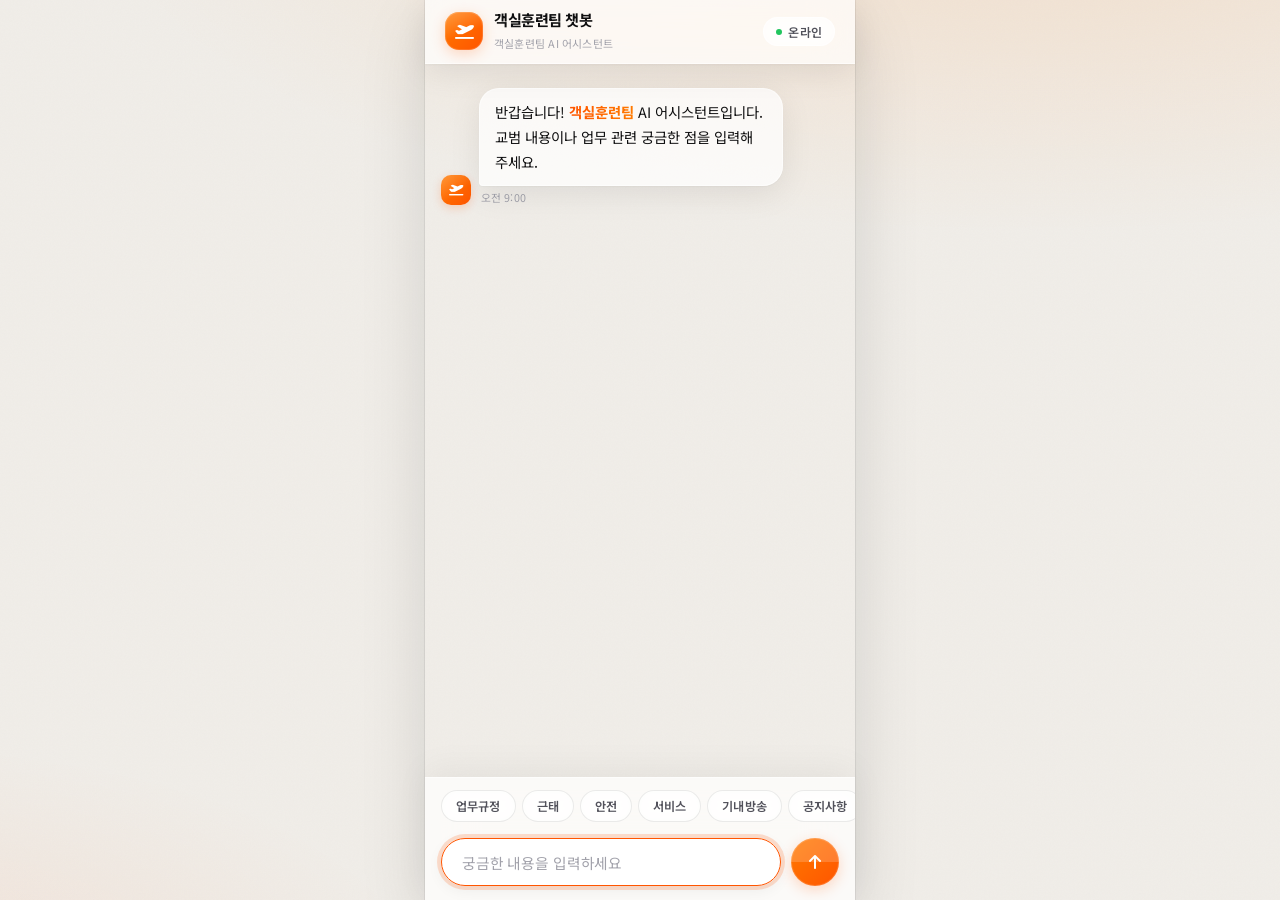
==== commit 533e8223: "feat: 챗봇 이름 및 시스템 프롬프트 교체, 관련성 임계값 강화 - 챗봇 이름 전체 변경: 제주항공 AI 어시스턴트 → 객실훈련팀 AI 어시스턴트 - 시스템 프롬프트 교체: 환" ====
--- a/index.html
+++ b/index.html
@@ -3,7 +3,7 @@
 <head>
     <meta charset="UTF-8">
     <meta name="viewport" content="width=device-width, initial-scale=1.0, viewport-fit=cover">
-    <title>제주항공 객실본부 챗봇</title>
+    <title>객실훈련팀 AI 어시스턴트</title>
     <link href="https://fonts.googleapis.com/css2?family=Noto+Sans+KR:wght@300;400;500;700&display=swap" rel="stylesheet">
     <link rel="stylesheet" href="https://cdnjs.cloudflare.com/ajax/libs/font-awesome/6.4.0/css/all.min.css">
     <link rel="stylesheet" href="style.css">
@@ -16,8 +16,8 @@
                 <i class="fas fa-plane-departure"></i>
             </div>
             <div class="logo-text">
-                <h1>객실본부 챗봇</h1>
-                <span>제주항공 AI 어시스턴트</span>
+                <h1>객실훈련팀 챗봇</h1>
+                <span>객실훈련팀 AI 어시스턴트</span>
             </div>
         </div>
         <div class="status-badge">
@@ -31,7 +31,7 @@
             <div class="avatar"><i class="fas fa-plane-departure"></i></div>
             <div class="msg-content">
                 <div class="bubble">
-                    반갑습니다! <strong>제주항공 객실본부</strong> AI 어시스턴트입니다.<br>
+                    반갑습니다! <strong>객실훈련팀</strong> AI 어시스턴트입니다.<br>
                     교범 내용이나 업무 관련 궁금한 점을 입력해 주세요.
                 </div>
                 <div class="timestamp">오전 9:00</div>
--- a/style.css
+++ b/style.css
@@ -2,29 +2,37 @@
    DESIGN TOKENS
 ═══════════════════════════════════════ */
 :root {
-    --orange:      #FF6600;
-    --orange-dark: #E05500;
-    --orange-pale: #FFF3EC;
-    --orange-ring: rgba(255, 102, 0, 0.15);
-
-    --bg:        #EEECEA;
+    --orange:       #FF5500;
+    --orange-2:     #FF7A00;
+    --orange-3:     #FFAA44;
+    --orange-pale:  rgba(255, 85, 0, 0.08);
+    --orange-glow:  rgba(255, 85, 0, 0.22);
+    --orange-ring:  rgba(255, 85, 0, 0.18);
+
+    --bg:       #F0EDE8;
+    --bg-noise: url("data:image/svg+xml,%3Csvg xmlns='http://www.w3.org/2000/svg' width='200' height='200'%3E%3Cfilter id='n'%3E%3CfeTurbulence type='fractalNoise' baseFrequency='0.75' numOctaves='4' stitchTiles='stitch'/%3E%3C/filter%3E%3Crect width='200' height='200' filter='url(%23n)' opacity='0.025'/%3E%3C/svg%3E");
+
+    --glass-bg:     rgba(255, 255, 255, 0.72);
+    --glass-border: rgba(255, 255, 255, 0.55);
+    --glass-shadow: 0 8px 32px rgba(0, 0, 0, 0.08), 0 1px 2px rgba(0,0,0,0.04);
+
     --surface:   #FFFFFF;
-    --surface-2: #F7F6F4;
-
-    --text-1: #111111;
-    --text-2: #555555;
-    --text-3: #AAAAAA;
-
-    --border: rgba(0, 0, 0, 0.08);
-
-    --header-h: 68px;
+    --surface-2: rgba(240, 237, 232, 0.7);
+
+    --text-1: #0F0F10;
+    --text-2: #52525B;
+    --text-3: #A1A1AA;
+
+    --border: rgba(0, 0, 0, 0.07);
+
+    --header-h: 64px;
     --r-pill:   9999px;
-    --r-msg:    22px;
-    --r-avatar: 12px;
-
-    --shadow-xs: 0 1px 2px rgba(0,0,0,0.05);
-    --shadow-sm: 0 2px 8px rgba(0,0,0,0.07), 0 1px 2px rgba(0,0,0,0.04);
-    --shadow-md: 0 4px 20px rgba(0,0,0,0.09);
+    --r-msg:    20px;
+    --r-card:   16px;
+    --r-avatar: 14px;
+
+    --ease-spring: cubic-bezier(0.175, 0.885, 0.32, 1.275);
+    --ease-out:    cubic-bezier(0.16, 1, 0.3, 1);
 }
 
 /* ═══════════════════════════════════════
@@ -37,23 +45,30 @@
 }
 
 body {
-    font-family: 'Noto Sans KR', -apple-system, BlinkMacSystemFont, sans-serif;
-    background: var(--bg);
+    font-family: 'Noto Sans KR', -apple-system, BlinkMacSystemFont, 'Segoe UI', sans-serif;
+    background:
+        var(--bg-noise),
+        radial-gradient(ellipse 120% 60% at 80% -10%, rgba(255, 122, 0, 0.12) 0%, transparent 60%),
+        radial-gradient(ellipse 80% 50% at -10% 110%, rgba(255, 85, 0, 0.08) 0%, transparent 55%),
+        var(--bg);
     height: 100vh;
     display: flex;
     flex-direction: column;
     overflow: hidden;
     color: var(--text-1);
     -webkit-font-smoothing: antialiased;
-}
-
-/* ═══════════════════════════════════════
-   HEADER
+    -moz-osx-font-smoothing: grayscale;
+}
+
+/* ═══════════════════════════════════════
+   HEADER — glassmorphism
 ═══════════════════════════════════════ */
 header {
     height: var(--header-h);
-    background: var(--surface);
-    border-bottom: 1px solid var(--border);
+    background: var(--glass-bg);
+    backdrop-filter: blur(20px) saturate(1.8);
+    -webkit-backdrop-filter: blur(20px) saturate(1.8);
+    border-bottom: 1px solid var(--glass-border);
     display: flex;
     align-items: center;
     justify-content: space-between;
@@ -61,70 +76,81 @@
     position: sticky;
     top: 0;
     z-index: 100;
-    box-shadow: var(--shadow-sm);
+    box-shadow: var(--glass-shadow);
 }
 
 .logo-area {
     display: flex;
     align-items: center;
-    gap: 12px;
+    gap: 11px;
 }
 
 .logo-icon {
-    width: 40px;
-    height: 40px;
-    min-width: 40px;
-    background: var(--orange);
+    width: 38px;
+    height: 38px;
+    min-width: 38px;
+    background: linear-gradient(135deg, var(--orange-2), var(--orange));
     border-radius: var(--r-avatar);
     display: flex;
     align-items: center;
     justify-content: center;
     color: white;
-    font-size: 1rem;
-    box-shadow: 0 3px 10px rgba(255, 102, 0, 0.35);
+    font-size: 0.95rem;
+    box-shadow: 0 4px 14px var(--orange-glow), 0 0 0 1px rgba(255,255,255,0.15) inset;
+    position: relative;
+    overflow: hidden;
+}
+
+.logo-icon::after {
+    content: '';
+    position: absolute;
+    inset: 0;
+    background: linear-gradient(160deg, rgba(255,255,255,0.25) 0%, transparent 55%);
+    border-radius: inherit;
 }
 
 .logo-text h1 {
-    font-size: 0.98rem;
+    font-size: 0.95rem;
     font-weight: 700;
-    letter-spacing: -0.025em;
+    letter-spacing: -0.03em;
     color: var(--text-1);
-    line-height: 1.25;
+    line-height: 1.2;
 }
 
 .logo-text span {
-    font-size: 0.7rem;
+    font-size: 0.68rem;
     color: var(--text-3);
     font-weight: 400;
-    letter-spacing: 0.01em;
+    letter-spacing: 0.02em;
 }
 
 .status-badge {
     display: flex;
     align-items: center;
     gap: 6px;
-    font-size: 0.78rem;
-    font-weight: 500;
+    font-size: 0.75rem;
+    font-weight: 600;
     color: var(--text-2);
-    background: var(--surface-2);
-    padding: 6px 12px;
+    background: rgba(255, 255, 255, 0.6);
+    backdrop-filter: blur(10px);
+    padding: 5px 12px;
     border-radius: var(--r-pill);
-    border: 1px solid var(--border);
+    border: 1px solid var(--glass-border);
+    letter-spacing: 0.02em;
 }
 
 .status-dot {
-    width: 7px;
-    height: 7px;
-    min-width: 7px;
-    background: #30D158;
+    width: 6px;
+    height: 6px;
+    min-width: 6px;
+    background: #22C55E;
     border-radius: 50%;
-    box-shadow: 0 0 0 2.5px rgba(48, 209, 88, 0.28);
     animation: pulse-green 2.5s ease infinite;
 }
 
 @keyframes pulse-green {
-    0%, 100% { box-shadow: 0 0 0 2.5px rgba(48, 209, 88, 0.28); }
-    50%       { box-shadow: 0 0 0 4px rgba(48, 209, 88, 0.12); }
+    0%, 100% { box-shadow: 0 0 0 2px rgba(34, 197, 94, 0.3); }
+    50%       { box-shadow: 0 0 0 5px rgba(34, 197, 94, 0.08); }
 }
 
 /* ═══════════════════════════════════════
@@ -136,13 +162,14 @@
     overflow-y: auto;
     display: flex;
     flex-direction: column;
-    gap: 14px;
+    gap: 12px;
     scroll-behavior: smooth;
+    overscroll-behavior: contain;
 }
 
 #chat-container::-webkit-scrollbar { width: 3px; }
 #chat-container::-webkit-scrollbar-thumb {
-    background: rgba(0,0,0,0.1);
+    background: rgba(0,0,0,0.08);
     border-radius: 3px;
 }
 
@@ -153,13 +180,21 @@
     display: flex;
     align-items: flex-end;
     gap: 8px;
-    max-width: 88%;
-    animation: msgIn 0.28s cubic-bezier(0.2, 0, 0, 1) both;
+    max-width: 86%;
+    animation: msgIn 0.36s var(--ease-spring) both;
 }
 
 @keyframes msgIn {
-    from { opacity: 0; transform: translateY(10px); }
-    to   { opacity: 1; transform: translateY(0); }
+    from {
+        opacity: 0;
+        transform: translateY(14px) scale(0.96);
+        filter: blur(2px);
+    }
+    to {
+        opacity: 1;
+        transform: translateY(0) scale(1);
+        filter: blur(0);
+    }
 }
 
 .message.bot  { align-self: flex-start; }
@@ -171,18 +206,27 @@
 
 /* ─ Avatar ─ */
 .avatar {
-    width: 32px;
-    height: 32px;
-    min-width: 32px;
-    background: var(--orange);
+    width: 30px;
+    height: 30px;
+    min-width: 30px;
+    background: linear-gradient(135deg, var(--orange-2), var(--orange));
     border-radius: 10px;
     display: flex;
     align-items: center;
     justify-content: center;
     color: white;
-    font-size: 0.78rem;
-    box-shadow: 0 2px 8px rgba(255, 102, 0, 0.28);
+    font-size: 0.72rem;
+    box-shadow: 0 3px 10px var(--orange-glow);
     flex-shrink: 0;
+    position: relative;
+    overflow: hidden;
+}
+
+.avatar::after {
+    content: '';
+    position: absolute;
+    inset: 0;
+    background: linear-gradient(145deg, rgba(255,255,255,0.22) 0%, transparent 60%);
 }
 
 /* ─ Content wrapper ─ */
@@ -198,40 +242,57 @@
 .bubble {
     padding: 11px 15px;
     border-radius: var(--r-msg);
-    font-size: 0.925rem;
-    line-height: 1.68;
+    font-size: 0.9rem;
+    line-height: 1.72;
     position: relative;
+    word-break: keep-all;
 }
 
 .message.bot .bubble {
-    background: var(--surface);
+    background: var(--glass-bg);
+    backdrop-filter: blur(16px) saturate(1.6);
+    -webkit-backdrop-filter: blur(16px) saturate(1.6);
     color: var(--text-1);
-    border-bottom-left-radius: 5px;
-    border: 1px solid var(--border);
-    box-shadow: var(--shadow-sm);
+    border-bottom-left-radius: 4px;
+    border: 1px solid var(--glass-border);
+    box-shadow: var(--glass-shadow);
 }
 
 .message.user .bubble {
-    background: linear-gradient(145deg, #FF6B1A, #FF5500);
+    background: linear-gradient(140deg, var(--orange-2) 0%, var(--orange) 60%, #D94400 100%);
     color: white;
-    border-bottom-right-radius: 5px;
-    box-shadow: 0 3px 12px rgba(255, 85, 0, 0.28);
+    border-bottom-right-radius: 4px;
+    box-shadow: 0 4px 18px var(--orange-glow), 0 0 0 1px rgba(255,255,255,0.12) inset;
+    position: relative;
+    overflow: hidden;
+}
+
+.message.user .bubble::before {
+    content: '';
+    position: absolute;
+    top: 0; left: 0; right: 0;
+    height: 50%;
+    background: linear-gradient(180deg, rgba(255,255,255,0.12) 0%, transparent 100%);
+    border-radius: inherit;
 }
 
 /* ─ Timestamp ─ */
 .timestamp {
-    font-size: 0.7rem;
+    font-size: 0.67rem;
     color: var(--text-3);
     padding: 0 2px;
-}
-
-/* ═══════════════════════════════════════
-   FOOTER
+    letter-spacing: 0.01em;
+}
+
+/* ═══════════════════════════════════════
+   FOOTER — glass panel
 ═══════════════════════════════════════ */
 footer {
-    background: var(--surface);
-    border-top: 1px solid var(--border);
-    box-shadow: 0 -2px 12px rgba(0,0,0,0.04);
+    background: var(--glass-bg);
+    backdrop-filter: blur(24px) saturate(1.8);
+    -webkit-backdrop-filter: blur(24px) saturate(1.8);
+    border-top: 1px solid var(--glass-border);
+    box-shadow: 0 -8px 32px rgba(0,0,0,0.05);
     padding-bottom: env(safe-area-inset-bottom, 0px);
 }
 
@@ -248,29 +309,45 @@
 
 .cat-btn {
     flex-shrink: 0;
-    padding: 6px 13px;
+    padding: 6px 14px;
     border-radius: var(--r-pill);
-    border: 1.5px solid var(--border);
-    background: var(--surface-2);
+    border: 1px solid rgba(0,0,0,0.08);
+    background: rgba(255, 255, 255, 0.55);
     color: var(--text-2);
-    font-size: 0.77rem;
-    font-weight: 500;
+    font-size: 0.76rem;
+    font-weight: 600;
     cursor: pointer;
-    transition: all 0.15s ease;
+    transition: all 0.2s var(--ease-out);
     font-family: inherit;
     white-space: nowrap;
     letter-spacing: 0.01em;
+    backdrop-filter: blur(8px);
+    position: relative;
+    isolation: isolate;
+    overflow: hidden;
+}
+
+.cat-btn::before {
+    content: '';
+    position: absolute;
+    inset: 0;
+    background: linear-gradient(135deg, var(--orange-2), var(--orange));
+    opacity: 0;
+    transition: opacity 0.2s;
+    z-index: -1;
+    border-radius: inherit;
 }
 
 .cat-btn:hover {
-    border-color: var(--orange);
-    color: var(--orange);
-    background: var(--orange-pale);
-}
-
-.cat-btn:active {
-    transform: scale(0.95);
-}
+    border-color: transparent;
+    color: white;
+    transform: translateY(-1px);
+    box-shadow: 0 4px 14px var(--orange-glow);
+}
+
+.cat-btn:hover::before { opacity: 1; }
+
+.cat-btn:active { transform: scale(0.94) translateY(0); }
 
 /* ─ Input Area ─ */
 .input-area {
@@ -283,24 +360,29 @@
 #user-input {
     flex: 1;
     height: 48px;
-    border: 1.5px solid var(--border);
+    border: 1.5px solid rgba(255, 255, 255, 0.6);
     border-radius: var(--r-pill);
     padding: 0 20px;
-    font-size: 0.93rem;
+    font-size: 0.92rem;
     font-family: inherit;
     outline: none;
-    background: var(--surface-2);
+    background: rgba(255, 255, 255, 0.55);
+    backdrop-filter: blur(10px);
     color: var(--text-1);
-    transition: border-color 0.18s, box-shadow 0.18s, background 0.18s;
+    transition: all 0.22s var(--ease-out);
     caret-color: var(--orange);
-}
-
-#user-input::placeholder { color: var(--text-3); }
+    letter-spacing: -0.01em;
+}
+
+#user-input::placeholder {
+    color: var(--text-3);
+    font-weight: 400;
+}
 
 #user-input:focus {
     border-color: var(--orange);
-    background: var(--surface);
-    box-shadow: 0 0 0 3.5px var(--orange-ring);
+    background: rgba(255, 255, 255, 0.85);
+    box-shadow: 0 0 0 4px var(--orange-ring), 0 4px 16px rgba(0,0,0,0.06);
 }
 
 #send-btn {
@@ -309,33 +391,47 @@
     min-width: 48px;
     border: none;
     border-radius: 50%;
-    background: var(--orange);
+    background: linear-gradient(135deg, var(--orange-2) 0%, var(--orange) 100%);
     color: white;
     cursor: pointer;
     display: flex;
     align-items: center;
     justify-content: center;
     font-size: 1rem;
-    transition: background 0.15s, transform 0.15s, box-shadow 0.15s;
-    box-shadow: 0 2px 8px rgba(255, 102, 0, 0.3);
+    transition: all 0.2s var(--ease-spring);
+    box-shadow: 0 4px 14px var(--orange-glow), 0 0 0 1px rgba(255,255,255,0.15) inset;
+    position: relative;
+    overflow: hidden;
+    flex-shrink: 0;
+}
+
+#send-btn::before {
+    content: '';
+    position: absolute;
+    top: 0; left: 0; right: 0;
+    height: 50%;
+    background: rgba(255,255,255,0.18);
 }
 
 #send-btn:hover {
-    background: var(--orange-dark);
-    box-shadow: 0 4px 14px rgba(255, 102, 0, 0.35);
-}
-
-#send-btn:active  { transform: scale(0.9); }
+    transform: scale(1.08) translateY(-1px);
+    box-shadow: 0 8px 22px var(--orange-glow);
+}
+
+#send-btn:active {
+    transform: scale(0.92);
+    box-shadow: 0 2px 8px var(--orange-glow);
+}
 
 #send-btn:disabled {
-    opacity: 0.45;
+    opacity: 0.4;
     cursor: not-allowed;
     transform: none;
     box-shadow: none;
 }
 
 /* ═══════════════════════════════════════
-   LOADING
+   LOADING — shimmer dots
 ═══════════════════════════════════════ */
 .loading-bubble {
     display: flex;
@@ -344,41 +440,50 @@
 }
 
 .loading-text {
-    font-size: 0.8rem;
+    font-size: 0.78rem;
     color: var(--text-3);
+    font-weight: 500;
 }
 
 .loading {
     display: flex;
     gap: 5px;
     align-items: center;
+    padding: 4px 0;
 }
 
 .dot {
-    width: 7px;
-    height: 7px;
-    background: var(--orange);
+    width: 6px;
+    height: 6px;
+    background: linear-gradient(135deg, var(--orange-2), var(--orange));
     border-radius: 50%;
-    opacity: 0.35;
-    animation: dotBounce 1.1s ease-in-out infinite;
-}
-
-.dot:nth-child(2) { animation-delay: 0.15s; }
-.dot:nth-child(3) { animation-delay: 0.3s; }
+    opacity: 0.3;
+    animation: dotBounce 1.2s var(--ease-out) infinite;
+}
+
+.dot:nth-child(2) { animation-delay: 0.18s; }
+.dot:nth-child(3) { animation-delay: 0.36s; }
 
 @keyframes dotBounce {
-    0%, 60%, 100% { transform: translateY(0);    opacity: 0.35; }
-    30%            { transform: translateY(-5px); opacity: 1;    }
+    0%, 60%, 100% { transform: translateY(0);    opacity: 0.3; }
+    30%            { transform: translateY(-6px); opacity: 1;   }
 }
 
 /* ═══════════════════════════════════════
    MARKDOWN IN BUBBLES
 ═══════════════════════════════════════ */
 .bubble strong { font-weight: 700; }
-.message.bot .bubble strong { color: var(--orange-dark); }
+
+.message.bot .bubble strong {
+    color: var(--orange);
+    background: linear-gradient(90deg, var(--orange) 0%, var(--orange-2) 100%);
+    -webkit-background-clip: text;
+    -webkit-text-fill-color: transparent;
+    background-clip: text;
+}
 
 .bubble ul, .bubble ol {
-    margin-left: 20px;
+    margin-left: 18px;
     margin-block: 6px;
 }
 
@@ -388,20 +493,49 @@
     border: none;
     border-top: 1px solid var(--border);
     margin-block: 12px;
+    opacity: 0.5;
 }
 
 /* ─ Source Badge ─ */
 .source-badge {
-    display: inline-block;
-    font-size: 0.68rem;
+    display: inline-flex;
+    align-items: center;
+    gap: 4px;
+    font-size: 0.67rem;
     background: var(--orange-pale);
     color: var(--orange);
-    padding: 2px 8px;
-    border-radius: 6px;
-    margin-top: 8px;
-    font-weight: 600;
-    letter-spacing: 0.02em;
-    border: 1px solid rgba(255, 102, 0, 0.15);
+    padding: 3px 9px;
+    border-radius: 8px;
+    margin-top: 10px;
+    font-weight: 700;
+    letter-spacing: 0.03em;
+    border: 1px solid rgba(255, 85, 0, 0.14);
+    text-transform: uppercase;
+}
+
+/* ═══════════════════════════════════════
+   SCROLL-TO-BOTTOM FAB (optional glow ring)
+═══════════════════════════════════════ */
+.scroll-fab {
+    position: absolute;
+    bottom: 16px;
+    right: 16px;
+    width: 36px;
+    height: 36px;
+    border-radius: 50%;
+    background: var(--surface);
+    border: 1px solid var(--border);
+    box-shadow: 0 4px 16px rgba(0,0,0,0.1);
+    display: flex;
+    align-items: center;
+    justify-content: center;
+    cursor: pointer;
+    transition: all 0.2s var(--ease-spring);
+}
+
+.scroll-fab:hover {
+    transform: scale(1.1);
+    box-shadow: 0 6px 20px rgba(0,0,0,0.14);
 }
 
 /* ═══════════════════════════════════════
@@ -417,7 +551,8 @@
     body {
         max-width: 430px;
         margin: 0 auto;
-        box-shadow: var(--shadow-md), 0 0 0 1px rgba(0,0,0,0.04);
+        border-radius: 0;
+        box-shadow: 0 0 0 1px rgba(0,0,0,0.06), 0 24px 64px rgba(0,0,0,0.12);
         height: 100vh;
     }
 }
